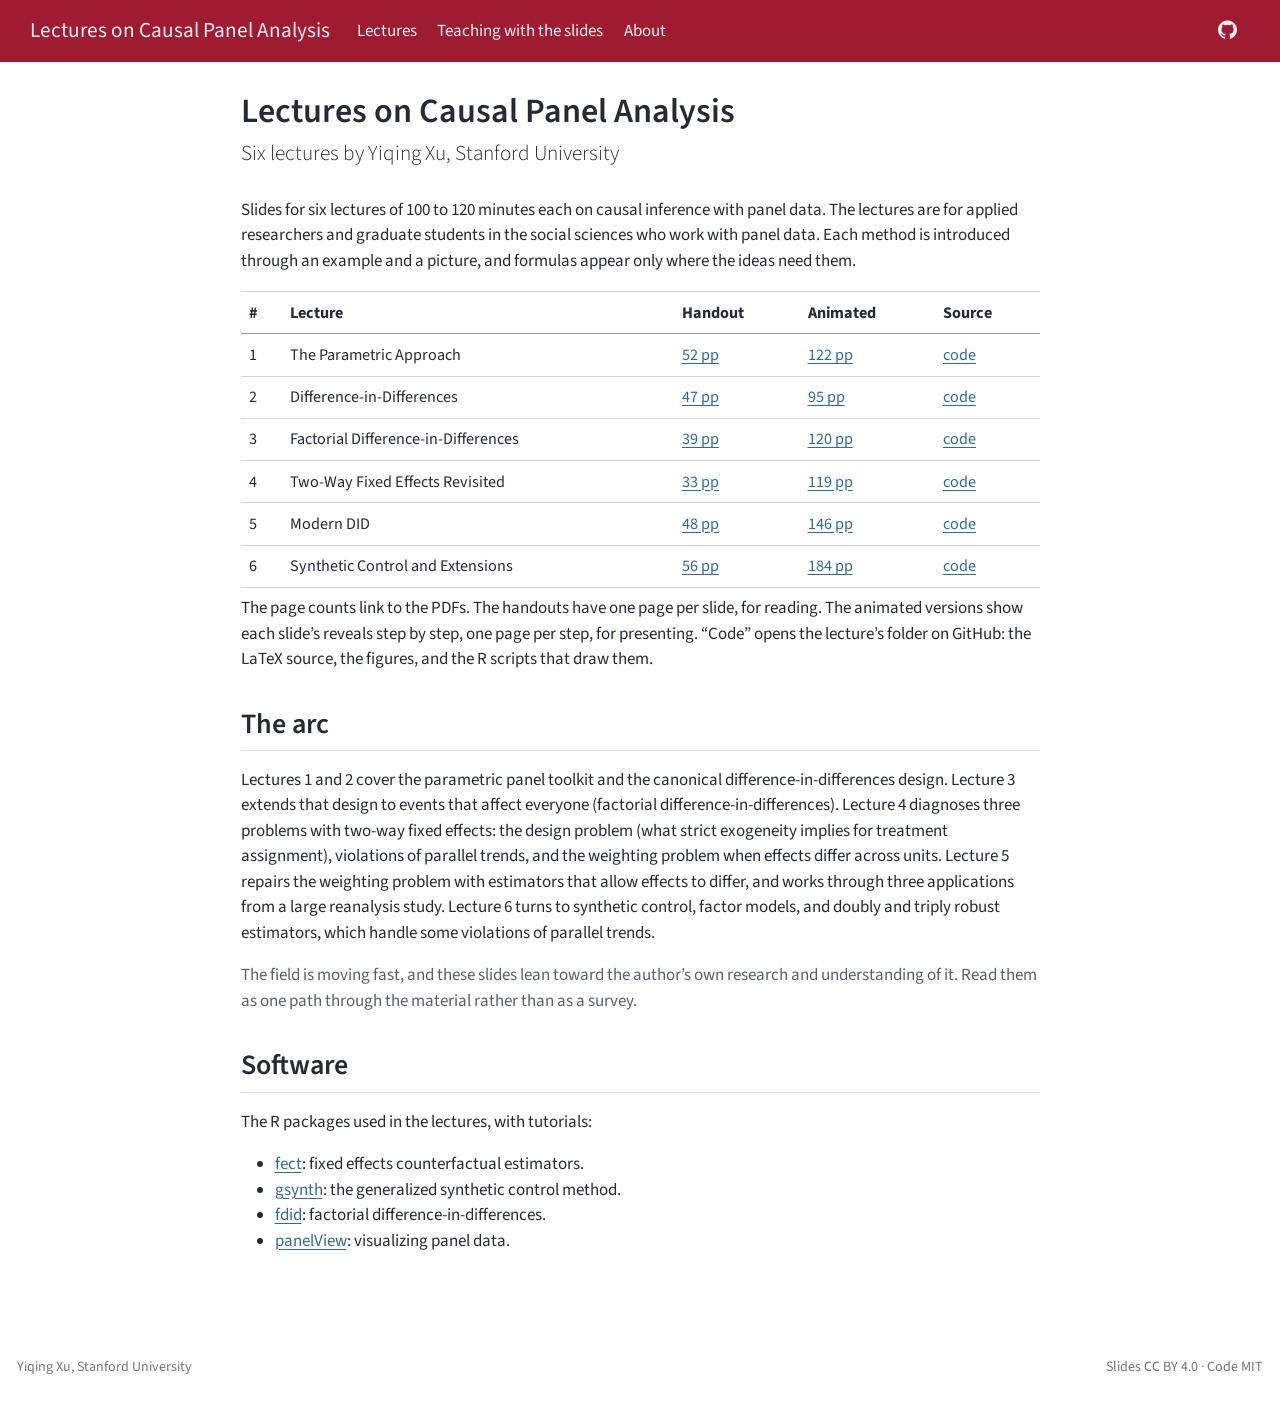
==== docs/index.html @ d16cb45d "Course website: Quarto source in site/, rendered to docs/ for GitHub Pages Three pages: the lectures" ====
<!DOCTYPE html>
<html xmlns="http://www.w3.org/1999/xhtml" lang="en" xml:lang="en"><head>

<meta charset="utf-8">
<meta name="generator" content="quarto-1.9.38">

<meta name="viewport" content="width=device-width, initial-scale=1.0, user-scalable=yes">


<title>Lectures on Causal Panel Analysis</title>
<style>
/* Default styles provided by pandoc.
** See https://pandoc.org/MANUAL.html#variables-for-html for config info.
*/
code{white-space: pre-wrap;}
span.smallcaps{font-variant: small-caps;}
div.columns{display: flex; gap: min(4vw, 1.5em);}
div.column{flex: auto; overflow-x: auto;}
div.hanging-indent{margin-left: 1.5em; text-indent: -1.5em;}
ul.task-list{list-style: none;}
ul.task-list li input[type="checkbox"] {
  width: 0.8em;
  margin: 0 0.8em 0.2em -1em; /* quarto-specific, see https://github.com/quarto-dev/quarto-cli/issues/4556 */ 
  vertical-align: middle;
}
</style>


<script src="site_libs/quarto-nav/quarto-nav.js"></script>
<script src="site_libs/quarto-nav/headroom.min.js"></script>
<script src="site_libs/clipboard/clipboard.min.js"></script>
<script src="site_libs/quarto-search/autocomplete.umd.js"></script>
<script src="site_libs/quarto-search/fuse.min.js"></script>
<script src="site_libs/quarto-search/quarto-search.js"></script>
<meta name="quarto:offset" content="./">
<script src="site_libs/quarto-html/quarto.js" type="module"></script>
<script src="site_libs/quarto-html/tabsets/tabsets.js" type="module"></script>
<script src="site_libs/quarto-html/popper.min.js"></script>
<script src="site_libs/quarto-html/tippy.umd.min.js"></script>
<script src="site_libs/quarto-html/anchor.min.js"></script>
<link href="site_libs/quarto-html/tippy.css" rel="stylesheet">
<link href="site_libs/quarto-html/quarto-syntax-highlighting-15634bcf2e68342d4ad2dfa704d543f6.css" rel="stylesheet" id="quarto-text-highlighting-styles">
<script src="site_libs/bootstrap/bootstrap.min.js"></script>
<link href="site_libs/bootstrap/bootstrap-icons.css" rel="stylesheet">
<link href="site_libs/bootstrap/bootstrap-5dee11129e71d10268bdef5542cfe4d8.min.css" rel="stylesheet" append-hash="true" id="quarto-bootstrap" data-mode="light">
<script id="quarto-search-options" type="application/json">{
  "location": "navbar",
  "copy-button": false,
  "collapse-after": 3,
  "panel-placement": "end",
  "type": "overlay",
  "limit": 50,
  "keyboard-shortcut": [
    "f",
    "/",
    "s"
  ],
  "show-item-context": false,
  "language": {
    "search-no-results-text": "No results",
    "search-matching-documents-text": "matching documents",
    "search-copy-link-title": "Copy link to search",
    "search-hide-matches-text": "Hide additional matches",
    "search-more-match-text": "more match in this document",
    "search-more-matches-text": "more matches in this document",
    "search-clear-button-title": "Clear",
    "search-text-placeholder": "",
    "search-detached-cancel-button-title": "Cancel",
    "search-submit-button-title": "Submit",
    "search-label": "Search"
  }
}</script>


</head>

<body class="nav-fixed fullcontent quarto-light">

<div id="quarto-search-results"></div>
  <header id="quarto-header" class="headroom fixed-top">
    <nav class="navbar navbar-expand-lg " data-bs-theme="dark">
      <div class="navbar-container container-fluid">
      <div class="navbar-brand-container mx-auto">
    <a class="navbar-brand" href="./index.html">
    <span class="navbar-title">Lectures on Causal Panel Analysis</span>
    </a>
  </div>
            <div id="quarto-search" class="" title="Search"></div>
          <button class="navbar-toggler" type="button" data-bs-toggle="collapse" data-bs-target="#navbarCollapse" aria-controls="navbarCollapse" role="menu" aria-expanded="false" aria-label="Toggle navigation" onclick="if (window.quartoToggleHeadroom) { window.quartoToggleHeadroom(); }">
  <span class="navbar-toggler-icon"></span>
</button>
          <div class="collapse navbar-collapse" id="navbarCollapse">
            <ul class="navbar-nav navbar-nav-scroll me-auto">
  <li class="nav-item">
    <a class="nav-link active" href="./index.html" aria-current="page"> 
<span class="menu-text">Lectures</span></a>
  </li>  
  <li class="nav-item">
    <a class="nav-link" href="./teaching.html"> 
<span class="menu-text">Teaching with the slides</span></a>
  </li>  
  <li class="nav-item">
    <a class="nav-link" href="./about.html"> 
<span class="menu-text">About</span></a>
  </li>  
</ul>
            <ul class="navbar-nav navbar-nav-scroll ms-auto">
  <li class="nav-item compact">
    <a class="nav-link" href="https://github.com/xuyiqing/panel-lectures"> <i class="bi bi-github" role="img" aria-label="GitHub repository">
</i> 
<span class="menu-text"></span></a>
  </li>  
</ul>
          </div> <!-- /navcollapse -->
            <div class="quarto-navbar-tools">
</div>
      </div> <!-- /container-fluid -->
    </nav>
</header>
<!-- content -->
<div id="quarto-content" class="quarto-container page-columns page-rows-contents page-layout-article page-navbar">
<!-- sidebar -->
<!-- margin-sidebar -->
    
<!-- main -->
<main class="content" id="quarto-document-content">

<header id="title-block-header" class="quarto-title-block default">
<div class="quarto-title">
<h1 class="title">Lectures on Causal Panel Analysis</h1>
<p class="subtitle lead">Six lectures by Yiqing Xu, Stanford University</p>
</div>



<div class="quarto-title-meta">

    
  
    
  </div>
  


</header>


<p>Slides for six lectures of 100 to 120 minutes each on causal inference with panel data. The lectures are for applied researchers and graduate students in the social sciences who work with panel data. Each method is introduced through an example and a picture, and formulas appear only where the ideas need them.</p>
<table class="caption-top table">
<thead>
<tr class="header">
<th>#</th>
<th>Lecture</th>
<th>Handout</th>
<th>Animated</th>
<th>Source</th>
</tr>
</thead>
<tbody>
<tr class="odd">
<td>1</td>
<td>The Parametric Approach</td>
<td><a href="https://yiqingxu.org/public/panel-lectures/handout/Xu_1parametric_handout.pdf">52 pp</a></td>
<td><a href="https://yiqingxu.org/public/panel-lectures/animated/Xu_1parametric.pdf">122 pp</a></td>
<td><a href="https://github.com/xuyiqing/panel-lectures/tree/main/01-parametric">code</a></td>
</tr>
<tr class="even">
<td>2</td>
<td>Difference-in-Differences</td>
<td><a href="https://yiqingxu.org/public/panel-lectures/handout/Xu_2did_handout.pdf">47 pp</a></td>
<td><a href="https://yiqingxu.org/public/panel-lectures/animated/Xu_2did.pdf">95 pp</a></td>
<td><a href="https://github.com/xuyiqing/panel-lectures/tree/main/02-did">code</a></td>
</tr>
<tr class="odd">
<td>3</td>
<td>Factorial Difference-in-Differences</td>
<td><a href="https://yiqingxu.org/public/panel-lectures/handout/Xu_3fdid_handout.pdf">39 pp</a></td>
<td><a href="https://yiqingxu.org/public/panel-lectures/animated/Xu_3fdid.pdf">120 pp</a></td>
<td><a href="https://github.com/xuyiqing/panel-lectures/tree/main/03-fdid">code</a></td>
</tr>
<tr class="even">
<td>4</td>
<td>Two-Way Fixed Effects Revisited</td>
<td><a href="https://yiqingxu.org/public/panel-lectures/handout/Xu_4twfe_handout.pdf">33 pp</a></td>
<td><a href="https://yiqingxu.org/public/panel-lectures/animated/Xu_4twfe.pdf">119 pp</a></td>
<td><a href="https://github.com/xuyiqing/panel-lectures/tree/main/04-twfe">code</a></td>
</tr>
<tr class="odd">
<td>5</td>
<td>Modern DID</td>
<td><a href="https://yiqingxu.org/public/panel-lectures/handout/Xu_5modern_handout.pdf">48 pp</a></td>
<td><a href="https://yiqingxu.org/public/panel-lectures/animated/Xu_5modern.pdf">146 pp</a></td>
<td><a href="https://github.com/xuyiqing/panel-lectures/tree/main/05-modern">code</a></td>
</tr>
<tr class="even">
<td>6</td>
<td>Synthetic Control and Extensions</td>
<td><a href="https://yiqingxu.org/public/panel-lectures/handout/Xu_6synth_handout.pdf">56 pp</a></td>
<td><a href="https://yiqingxu.org/public/panel-lectures/animated/Xu_6synth.pdf">184 pp</a></td>
<td><a href="https://github.com/xuyiqing/panel-lectures/tree/main/06-synth">code</a></td>
</tr>
</tbody>
</table>
<p>The page counts link to the PDFs. The handouts have one page per slide, for reading. The animated versions show each slide’s reveals step by step, one page per step, for presenting. “Code” opens the lecture’s folder on GitHub: the LaTeX source, the figures, and the R scripts that draw them.</p>
<section id="the-arc" class="level2">
<h2 class="anchored" data-anchor-id="the-arc">The arc</h2>
<p>Lectures 1 and 2 cover the parametric panel toolkit and the canonical difference-in-differences design. Lecture 3 extends that design to events that affect everyone (factorial difference-in-differences). Lecture 4 diagnoses three problems with two-way fixed effects: the design problem (what strict exogeneity implies for treatment assignment), violations of parallel trends, and the weighting problem when effects differ across units. Lecture 5 repairs the weighting problem with estimators that allow effects to differ, and works through three applications from a large reanalysis study. Lecture 6 turns to synthetic control, factor models, and doubly and triply robust estimators, which handle some violations of parallel trends.</p>
<div class="lead-note">
<p>The field is moving fast, and these slides lean toward the author’s own research and understanding of it. Read them as one path through the material rather than as a survey.</p>
</div>
</section>
<section id="software" class="level2">
<h2 class="anchored" data-anchor-id="software">Software</h2>
<p>The R packages used in the lectures, with tutorials:</p>
<ul>
<li><a href="https://yiqingxu.org/packages/fect/">fect</a>: fixed effects counterfactual estimators.</li>
<li><a href="https://yiqingxu.org/packages/gsynth/">gsynth</a>: the generalized synthetic control method.</li>
<li><a href="https://yiqingxu.org/packages/fdid/">fdid</a>: factorial difference-in-differences.</li>
<li><a href="https://yiqingxu.org/packages/panelView/">panelView</a>: visualizing panel data.</li>
</ul>


</section>

</main> <!-- /main -->
<script id="quarto-html-after-body" type="application/javascript">
  window.document.addEventListener("DOMContentLoaded", function (event) {
    const icon = "";
    const anchorJS = new window.AnchorJS();
    anchorJS.options = {
      placement: 'right',
      icon: icon
    };
    anchorJS.add('.anchored');
    const isCodeAnnotation = (el) => {
      for (const clz of el.classList) {
        if (clz.startsWith('code-annotation-')) {                     
          return true;
        }
      }
      return false;
    }
    const onCopySuccess = function(e) {
      // button target
      const button = e.trigger;
      // don't keep focus
      button.blur();
      // flash "checked"
      button.classList.add('code-copy-button-checked');
      var currentTitle = button.getAttribute("title");
      button.setAttribute("title", "Copied!");
      let tooltip;
      if (window.bootstrap) {
        button.setAttribute("data-bs-toggle", "tooltip");
        button.setAttribute("data-bs-placement", "left");
        button.setAttribute("data-bs-title", "Copied!");
        tooltip = new bootstrap.Tooltip(button, 
          { trigger: "manual", 
            customClass: "code-copy-button-tooltip",
            offset: [0, -8]});
        tooltip.show();    
      }
      setTimeout(function() {
        if (tooltip) {
          tooltip.hide();
          button.removeAttribute("data-bs-title");
          button.removeAttribute("data-bs-toggle");
          button.removeAttribute("data-bs-placement");
        }
        button.setAttribute("title", currentTitle);
        button.classList.remove('code-copy-button-checked');
      }, 1000);
      // clear code selection
      e.clearSelection();
    }
    const getTextToCopy = function(trigger) {
      const outerScaffold = trigger.parentElement.cloneNode(true);
      const codeEl = outerScaffold.querySelector('code');
      for (const childEl of codeEl.children) {
        if (isCodeAnnotation(childEl)) {
          childEl.remove();
        }
      }
      return codeEl.innerText;
    }
    const clipboard = new window.ClipboardJS('.code-copy-button:not([data-in-quarto-modal])', {
      text: getTextToCopy
    });
    clipboard.on('success', onCopySuccess);
    if (window.document.getElementById('quarto-embedded-source-code-modal')) {
      const clipboardModal = new window.ClipboardJS('.code-copy-button[data-in-quarto-modal]', {
        text: getTextToCopy,
        container: window.document.getElementById('quarto-embedded-source-code-modal')
      });
      clipboardModal.on('success', onCopySuccess);
    }
      var localhostRegex = new RegExp(/^(?:http|https):\/\/localhost\:?[0-9]*\//);
      var mailtoRegex = new RegExp(/^mailto:/);
        var filterRegex = new RegExp("https:\/\/xuyiqing\.github\.io\/panel-lectures\/");
      var isInternal = (href) => {
          return filterRegex.test(href) || localhostRegex.test(href) || mailtoRegex.test(href);
      }
      // Inspect non-navigation links and adorn them if external
     var links = window.document.querySelectorAll('a[href]:not(.nav-link):not(.navbar-brand):not(.toc-action):not(.sidebar-link):not(.sidebar-item-toggle):not(.pagination-link):not(.no-external):not([aria-hidden]):not(.dropdown-item):not(.quarto-navigation-tool):not(.about-link)');
      for (var i=0; i<links.length; i++) {
        const link = links[i];
        if (!isInternal(link.href)) {
          // undo the damage that might have been done by quarto-nav.js in the case of
          // links that we want to consider external
          if (link.dataset.originalHref !== undefined) {
            link.href = link.dataset.originalHref;
          }
        }
      }
    function tippyHover(el, contentFn, onTriggerFn, onUntriggerFn) {
      const config = {
        allowHTML: true,
        maxWidth: 500,
        delay: 100,
        arrow: false,
        appendTo: function(el) {
            return el.parentElement;
        },
        interactive: true,
        interactiveBorder: 10,
        theme: 'quarto',
        placement: 'bottom-start',
      };
      if (contentFn) {
        config.content = contentFn;
      }
      if (onTriggerFn) {
        config.onTrigger = onTriggerFn;
      }
      if (onUntriggerFn) {
        config.onUntrigger = onUntriggerFn;
      }
      window.tippy(el, config); 
    }
    const noterefs = window.document.querySelectorAll('a[role="doc-noteref"]');
    for (var i=0; i<noterefs.length; i++) {
      const ref = noterefs[i];
      tippyHover(ref, function() {
        // use id or data attribute instead here
        let href = ref.getAttribute('data-footnote-href') || ref.getAttribute('href');
        try { href = new URL(href).hash; } catch {}
        const id = href.replace(/^#\/?/, "");
        const note = window.document.getElementById(id);
        if (note) {
          return note.innerHTML;
        } else {
          return "";
        }
      });
    }
    const xrefs = window.document.querySelectorAll('a.quarto-xref');
    const processXRef = (id, note) => {
      // Strip column container classes
      const stripColumnClz = (el) => {
        el.classList.remove("page-full", "page-columns");
        if (el.children) {
          for (const child of el.children) {
            stripColumnClz(child);
          }
        }
      }
      stripColumnClz(note)
      if (id === null || id.startsWith('sec-')) {
        // Special case sections, only their first couple elements
        const container = document.createElement("div");
        if (note.children && note.children.length > 2) {
          container.appendChild(note.children[0].cloneNode(true));
          for (let i = 1; i < note.children.length; i++) {
            const child = note.children[i];
            if (child.tagName === "P" && child.innerText === "") {
              continue;
            } else {
              container.appendChild(child.cloneNode(true));
              break;
            }
          }
          if (window.Quarto?.typesetMath) {
            window.Quarto.typesetMath(container);
          }
          return container.innerHTML
        } else {
          if (window.Quarto?.typesetMath) {
            window.Quarto.typesetMath(note);
          }
          return note.innerHTML;
        }
      } else {
        // Remove any anchor links if they are present
        const anchorLink = note.querySelector('a.anchorjs-link');
        if (anchorLink) {
          anchorLink.remove();
        }
        if (window.Quarto?.typesetMath) {
          window.Quarto.typesetMath(note);
        }
        if (note.classList.contains("callout")) {
          return note.outerHTML;
        } else {
          return note.innerHTML;
        }
      }
    }
    for (var i=0; i<xrefs.length; i++) {
      const xref = xrefs[i];
      tippyHover(xref, undefined, function(instance) {
        instance.disable();
        let url = xref.getAttribute('href');
        let hash = undefined; 
        if (url.startsWith('#')) {
          hash = url;
        } else {
          try { hash = new URL(url).hash; } catch {}
        }
        if (hash) {
          const id = hash.replace(/^#\/?/, "");
          const note = window.document.getElementById(id);
          if (note !== null) {
            try {
              const html = processXRef(id, note.cloneNode(true));
              instance.setContent(html);
            } finally {
              instance.enable();
              instance.show();
            }
          } else {
            // See if we can fetch this
            fetch(url.split('#')[0])
            .then(res => res.text())
            .then(html => {
              const parser = new DOMParser();
              const htmlDoc = parser.parseFromString(html, "text/html");
              const note = htmlDoc.getElementById(id);
              if (note !== null) {
                const html = processXRef(id, note);
                instance.setContent(html);
              } 
            }).finally(() => {
              instance.enable();
              instance.show();
            });
          }
        } else {
          // See if we can fetch a full url (with no hash to target)
          // This is a special case and we should probably do some content thinning / targeting
          fetch(url)
          .then(res => res.text())
          .then(html => {
            const parser = new DOMParser();
            const htmlDoc = parser.parseFromString(html, "text/html");
            const note = htmlDoc.querySelector('main.content');
            if (note !== null) {
              // This should only happen for chapter cross references
              // (since there is no id in the URL)
              // remove the first header
              if (note.children.length > 0 && note.children[0].tagName === "HEADER") {
                note.children[0].remove();
              }
              const html = processXRef(null, note);
              instance.setContent(html);
            } 
          }).finally(() => {
            instance.enable();
            instance.show();
          });
        }
      }, function(instance) {
      });
    }
        let selectedAnnoteEl;
        const selectorForAnnotation = ( cell, annotation) => {
          let cellAttr = 'data-code-cell="' + cell + '"';
          let lineAttr = 'data-code-annotation="' +  annotation + '"';
          const selector = 'span[' + cellAttr + '][' + lineAttr + ']';
          return selector;
        }
        const selectCodeLines = (annoteEl) => {
          const doc = window.document;
          const targetCell = annoteEl.getAttribute("data-target-cell");
          const targetAnnotation = annoteEl.getAttribute("data-target-annotation");
          const annoteSpan = window.document.querySelector(selectorForAnnotation(targetCell, targetAnnotation));
          const lines = annoteSpan.getAttribute("data-code-lines").split(",");
          const lineIds = lines.map((line) => {
            return targetCell + "-" + line;
          })
          let top = null;
          let height = null;
          let parent = null;
          if (lineIds.length > 0) {
              //compute the position of the single el (top and bottom and make a div)
              const el = window.document.getElementById(lineIds[0]);
              top = el.offsetTop;
              height = el.offsetHeight;
              parent = el.parentElement.parentElement;
            if (lineIds.length > 1) {
              const lastEl = window.document.getElementById(lineIds[lineIds.length - 1]);
              const bottom = lastEl.offsetTop + lastEl.offsetHeight;
              height = bottom - top;
            }
            if (top !== null && height !== null && parent !== null) {
              // cook up a div (if necessary) and position it 
              let div = window.document.getElementById("code-annotation-line-highlight");
              if (div === null) {
                div = window.document.createElement("div");
                div.setAttribute("id", "code-annotation-line-highlight");
                div.style.position = 'absolute';
                parent.appendChild(div);
              }
              div.style.top = top - 2 + "px";
              div.style.height = height + 4 + "px";
              div.style.left = 0;
              let gutterDiv = window.document.getElementById("code-annotation-line-highlight-gutter");
              if (gutterDiv === null) {
                gutterDiv = window.document.createElement("div");
                gutterDiv.setAttribute("id", "code-annotation-line-highlight-gutter");
                gutterDiv.style.position = 'absolute';
                const codeCell = window.document.getElementById(targetCell);
                const gutter = codeCell.querySelector('.code-annotation-gutter');
                gutter.appendChild(gutterDiv);
              }
              gutterDiv.style.top = top - 2 + "px";
              gutterDiv.style.height = height + 4 + "px";
            }
            selectedAnnoteEl = annoteEl;
          }
        };
        const unselectCodeLines = () => {
          const elementsIds = ["code-annotation-line-highlight", "code-annotation-line-highlight-gutter"];
          elementsIds.forEach((elId) => {
            const div = window.document.getElementById(elId);
            if (div) {
              div.remove();
            }
          });
          selectedAnnoteEl = undefined;
        };
          // Handle positioning of the toggle
      window.addEventListener(
        "resize",
        throttle(() => {
          elRect = undefined;
          if (selectedAnnoteEl) {
            selectCodeLines(selectedAnnoteEl);
          }
        }, 10)
      );
      function throttle(fn, ms) {
      let throttle = false;
      let timer;
        return (...args) => {
          if(!throttle) { // first call gets through
              fn.apply(this, args);
              throttle = true;
          } else { // all the others get throttled
              if(timer) clearTimeout(timer); // cancel #2
              timer = setTimeout(() => {
                fn.apply(this, args);
                timer = throttle = false;
              }, ms);
          }
        };
      }
        // Attach click handler to the DT
        const annoteDls = window.document.querySelectorAll('dt[data-target-cell]');
        for (const annoteDlNode of annoteDls) {
          annoteDlNode.addEventListener('click', (event) => {
            const clickedEl = event.target;
            if (clickedEl !== selectedAnnoteEl) {
              unselectCodeLines();
              const activeEl = window.document.querySelector('dt[data-target-cell].code-annotation-active');
              if (activeEl) {
                activeEl.classList.remove('code-annotation-active');
              }
              selectCodeLines(clickedEl);
              clickedEl.classList.add('code-annotation-active');
            } else {
              // Unselect the line
              unselectCodeLines();
              clickedEl.classList.remove('code-annotation-active');
            }
          });
        }
    const findCites = (el) => {
      const parentEl = el.parentElement;
      if (parentEl) {
        const cites = parentEl.dataset.cites;
        if (cites) {
          return {
            el,
            cites: cites.split(' ')
          };
        } else {
          return findCites(el.parentElement)
        }
      } else {
        return undefined;
      }
    };
    var bibliorefs = window.document.querySelectorAll('a[role="doc-biblioref"]');
    for (var i=0; i<bibliorefs.length; i++) {
      const ref = bibliorefs[i];
      const citeInfo = findCites(ref);
      if (citeInfo) {
        tippyHover(citeInfo.el, function() {
          var popup = window.document.createElement('div');
          citeInfo.cites.forEach(function(cite) {
            var citeDiv = window.document.createElement('div');
            citeDiv.classList.add('hanging-indent');
            citeDiv.classList.add('csl-entry');
            var biblioDiv = window.document.getElementById('ref-' + cite);
            if (biblioDiv) {
              citeDiv.innerHTML = biblioDiv.innerHTML;
            }
            popup.appendChild(citeDiv);
          });
          return popup.innerHTML;
        });
      }
    }
  });
  </script>
</div> <!-- /content -->
<footer class="footer">
  <div class="nav-footer">
    <div class="nav-footer-left">
<p>Yiqing Xu, Stanford University</p>
</div>   
    <div class="nav-footer-center">
      &nbsp;
    </div>
    <div class="nav-footer-right">
<p>Slides CC BY 4.0 · Code MIT</p>
</div>
  </div>
</footer>




</body></html>
---- docs/site_libs/quarto-html/tippy.css ----
.tippy-box[data-animation=fade][data-state=hidden]{opacity:0}[data-tippy-root]{max-width:calc(100vw - 10px)}.tippy-box{position:relative;background-color:#333;color:#fff;border-radius:4px;font-size:14px;line-height:1.4;white-space:normal;outline:0;transition-property:transform,visibility,opacity}.tippy-box[data-placement^=top]>.tippy-arrow{bottom:0}.tippy-box[data-placement^=top]>.tippy-arrow:before{bottom:-7px;left:0;border-width:8px 8px 0;border-top-color:initial;transform-origin:center top}.tippy-box[data-placement^=bottom]>.tippy-arrow{top:0}.tippy-box[data-placement^=bottom]>.tippy-arrow:before{top:-7px;left:0;border-width:0 8px 8px;border-bottom-color:initial;transform-origin:center bottom}.tippy-box[data-placement^=left]>.tippy-arrow{right:0}.tippy-box[data-placement^=left]>.tippy-arrow:before{border-width:8px 0 8px 8px;border-left-color:initial;right:-7px;transform-origin:center left}.tippy-box[data-placement^=right]>.tippy-arrow{left:0}.tippy-box[data-placement^=right]>.tippy-arrow:before{left:-7px;border-width:8px 8px 8px 0;border-right-color:initial;transform-origin:center right}.tippy-box[data-inertia][data-state=visible]{transition-timing-function:cubic-bezier(.54,1.5,.38,1.11)}.tippy-arrow{width:16px;height:16px;color:#333}.tippy-arrow:before{content:"";position:absolute;border-color:transparent;border-style:solid}.tippy-content{position:relative;padding:5px 9px;z-index:1}
---- docs/site_libs/quarto-html/quarto-syntax-highlighting-15634bcf2e68342d4ad2dfa704d543f6.css ----
/* quarto syntax highlight colors */
:root {
  --quarto-hl-ot-color: #003B4F;
  --quarto-hl-at-color: #657422;
  --quarto-hl-ss-color: #20794D;
  --quarto-hl-an-color: #5E5E5E;
  --quarto-hl-fu-color: #4758AB;
  --quarto-hl-st-color: #20794D;
  --quarto-hl-cf-color: #003B4F;
  --quarto-hl-op-color: #5E5E5E;
  --quarto-hl-er-color: #AD0000;
  --quarto-hl-bn-color: #AD0000;
  --quarto-hl-al-color: #AD0000;
  --quarto-hl-va-color: #111111;
  --quarto-hl-bu-color: inherit;
  --quarto-hl-ex-color: inherit;
  --quarto-hl-pp-color: #AD0000;
  --quarto-hl-in-color: #5E5E5E;
  --quarto-hl-vs-color: #20794D;
  --quarto-hl-wa-color: #5E5E5E;
  --quarto-hl-do-color: #5E5E5E;
  --quarto-hl-im-color: #00769E;
  --quarto-hl-ch-color: #20794D;
  --quarto-hl-dt-color: #AD0000;
  --quarto-hl-fl-color: #AD0000;
  --quarto-hl-co-color: #5E5E5E;
  --quarto-hl-cv-color: #5E5E5E;
  --quarto-hl-cn-color: #8f5902;
  --quarto-hl-sc-color: #5E5E5E;
  --quarto-hl-dv-color: #AD0000;
  --quarto-hl-kw-color: #003B4F;
}

/* other quarto variables */
:root {
  --quarto-font-monospace: SFMono-Regular, Menlo, Monaco, Consolas, "Liberation Mono", "Courier New", monospace;
}

/* syntax highlight based on Pandoc's rules */
pre > code.sourceCode > span {
  color: #003B4F;
}

code.sourceCode > span {
  color: #003B4F;
}

div.sourceCode,
div.sourceCode pre.sourceCode {
  color: #003B4F;
}

/* Normal */
code span {
  color: #003B4F;
}

/* Alert */
code span.al {
  color: #AD0000;
  font-style: inherit;
}

/* Annotation */
code span.an {
  color: #5E5E5E;
  font-style: inherit;
}

/* Attribute */
code span.at {
  color: #657422;
  font-style: inherit;
}

/* BaseN */
code span.bn {
  color: #AD0000;
  font-style: inherit;
}

/* BuiltIn */
code span.bu {
  font-style: inherit;
}

/* ControlFlow */
code span.cf {
  color: #003B4F;
  font-weight: bold;
  font-style: inherit;
}

/* Char */
code span.ch {
  color: #20794D;
  font-style: inherit;
}

/* Constant */
code span.cn {
  color: #8f5902;
  font-style: inherit;
}

/* Comment */
code span.co {
  color: #5E5E5E;
  font-style: inherit;
}

/* CommentVar */
code span.cv {
  color: #5E5E5E;
  font-style: italic;
}

/* Documentation */
code span.do {
  color: #5E5E5E;
  font-style: italic;
}

/* DataType */
code span.dt {
  color: #AD0000;
  font-style: inherit;
}

/* DecVal */
code span.dv {
  color: #AD0000;
  font-style: inherit;
}

/* Error */
code span.er {
  color: #AD0000;
  font-style: inherit;
}

/* Extension */
code span.ex {
  font-style: inherit;
}

/* Float */
code span.fl {
  color: #AD0000;
  font-style: inherit;
}

/* Function */
code span.fu {
  color: #4758AB;
  font-style: inherit;
}

/* Import */
code span.im {
  color: #00769E;
  font-style: inherit;
}

/* Information */
code span.in {
  color: #5E5E5E;
  font-style: inherit;
}

/* Keyword */
code span.kw {
  color: #003B4F;
  font-weight: bold;
  font-style: inherit;
}

/* Operator */
code span.op {
  color: #5E5E5E;
  font-style: inherit;
}

/* Other */
code span.ot {
  color: #003B4F;
  font-style: inherit;
}

/* Preprocessor */
code span.pp {
  color: #AD0000;
  font-style: inherit;
}

/* SpecialChar */
code span.sc {
  color: #5E5E5E;
  font-style: inherit;
}

/* SpecialString */
code span.ss {
  color: #20794D;
  font-style: inherit;
}

/* String */
code span.st {
  color: #20794D;
  font-style: inherit;
}

/* Variable */
code span.va {
  color: #111111;
  font-style: inherit;
}

/* VerbatimString */
code span.vs {
  color: #20794D;
  font-style: inherit;
}

/* Warning */
code span.wa {
  color: #5E5E5E;
  font-style: italic;
}

.prevent-inlining {
  content: "</";
}

/*# sourceMappingURL=f23921c56f73e400b49028c9186a1aa0.css.map */
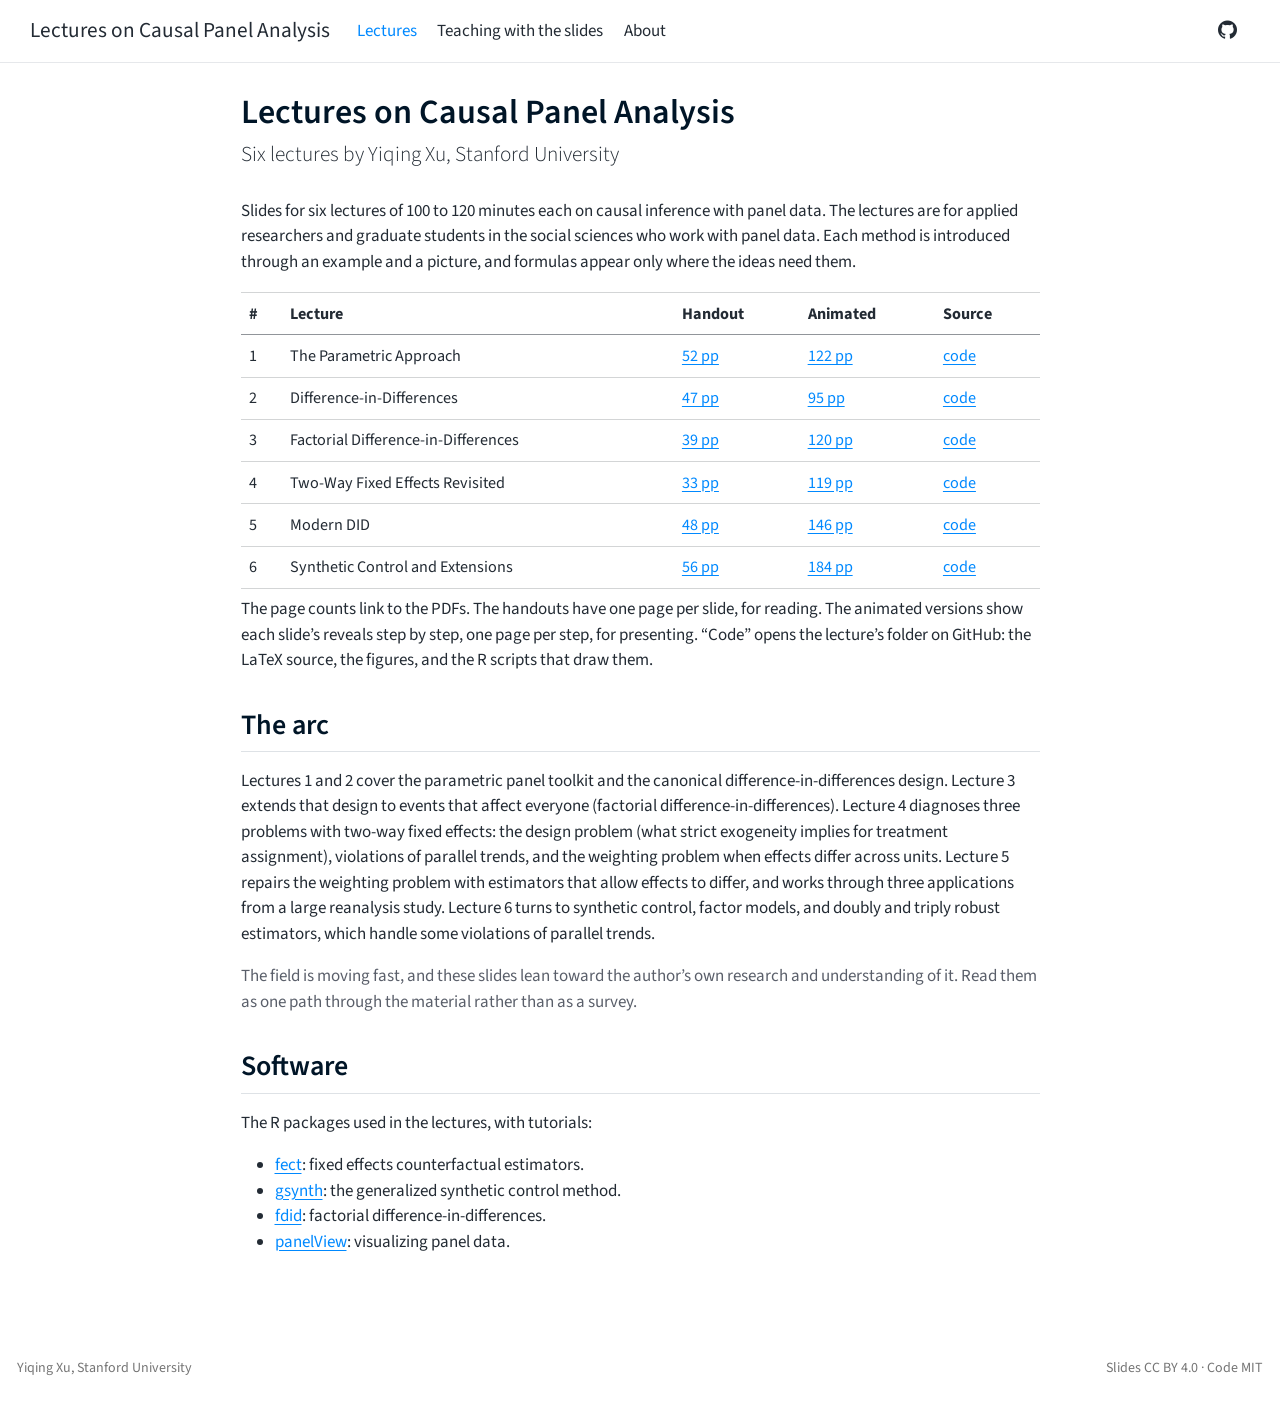
==== commit d3508eff: "Site colors from yiqingxu.org: sky blue #0089ff, white top bar Co-Authored-By: Claude Opus 5.5 <nore" ====
--- a/docs/index.html
+++ b/docs/index.html
@@ -42,7 +42,7 @@
 <link href="site_libs/quarto-html/quarto-syntax-highlighting-15634bcf2e68342d4ad2dfa704d543f6.css" rel="stylesheet" id="quarto-text-highlighting-styles">
 <script src="site_libs/bootstrap/bootstrap.min.js"></script>
 <link href="site_libs/bootstrap/bootstrap-icons.css" rel="stylesheet">
-<link href="site_libs/bootstrap/bootstrap-5dee11129e71d10268bdef5542cfe4d8.min.css" rel="stylesheet" append-hash="true" id="quarto-bootstrap" data-mode="light">
+<link href="site_libs/bootstrap/bootstrap-56911a032afc4ed372c439ffa07e8667.min.css" rel="stylesheet" append-hash="true" id="quarto-bootstrap" data-mode="light">
 <script id="quarto-search-options" type="application/json">{
   "location": "navbar",
   "copy-button": false,
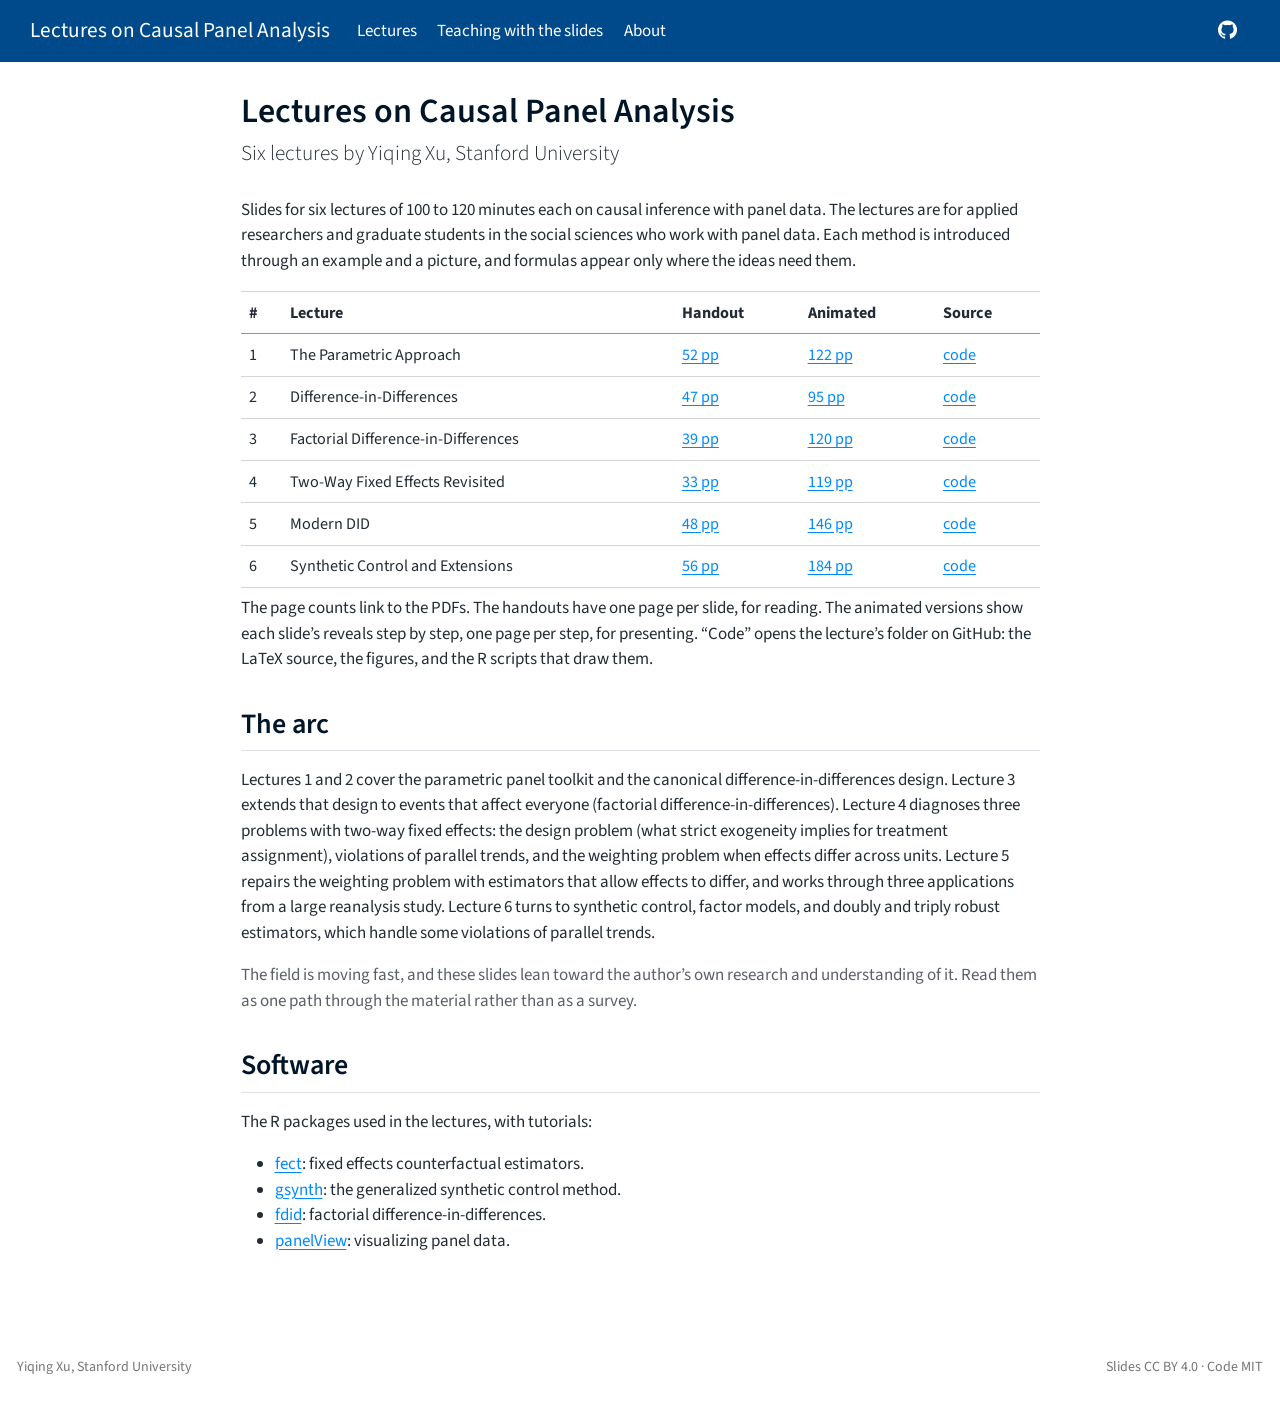
==== commit 1d627bc2: "Top bar in a darker shade of the sky blue (#004a8c) Co-Authored-By: Claude Opus 5.5 <noreply@anthrop" ====
--- a/docs/index.html
+++ b/docs/index.html
@@ -42,7 +42,7 @@
 <link href="site_libs/quarto-html/quarto-syntax-highlighting-15634bcf2e68342d4ad2dfa704d543f6.css" rel="stylesheet" id="quarto-text-highlighting-styles">
 <script src="site_libs/bootstrap/bootstrap.min.js"></script>
 <link href="site_libs/bootstrap/bootstrap-icons.css" rel="stylesheet">
-<link href="site_libs/bootstrap/bootstrap-56911a032afc4ed372c439ffa07e8667.min.css" rel="stylesheet" append-hash="true" id="quarto-bootstrap" data-mode="light">
+<link href="site_libs/bootstrap/bootstrap-3761f2aacea04321dc033108541beb8f.min.css" rel="stylesheet" append-hash="true" id="quarto-bootstrap" data-mode="light">
 <script id="quarto-search-options" type="application/json">{
   "location": "navbar",
   "copy-button": false,
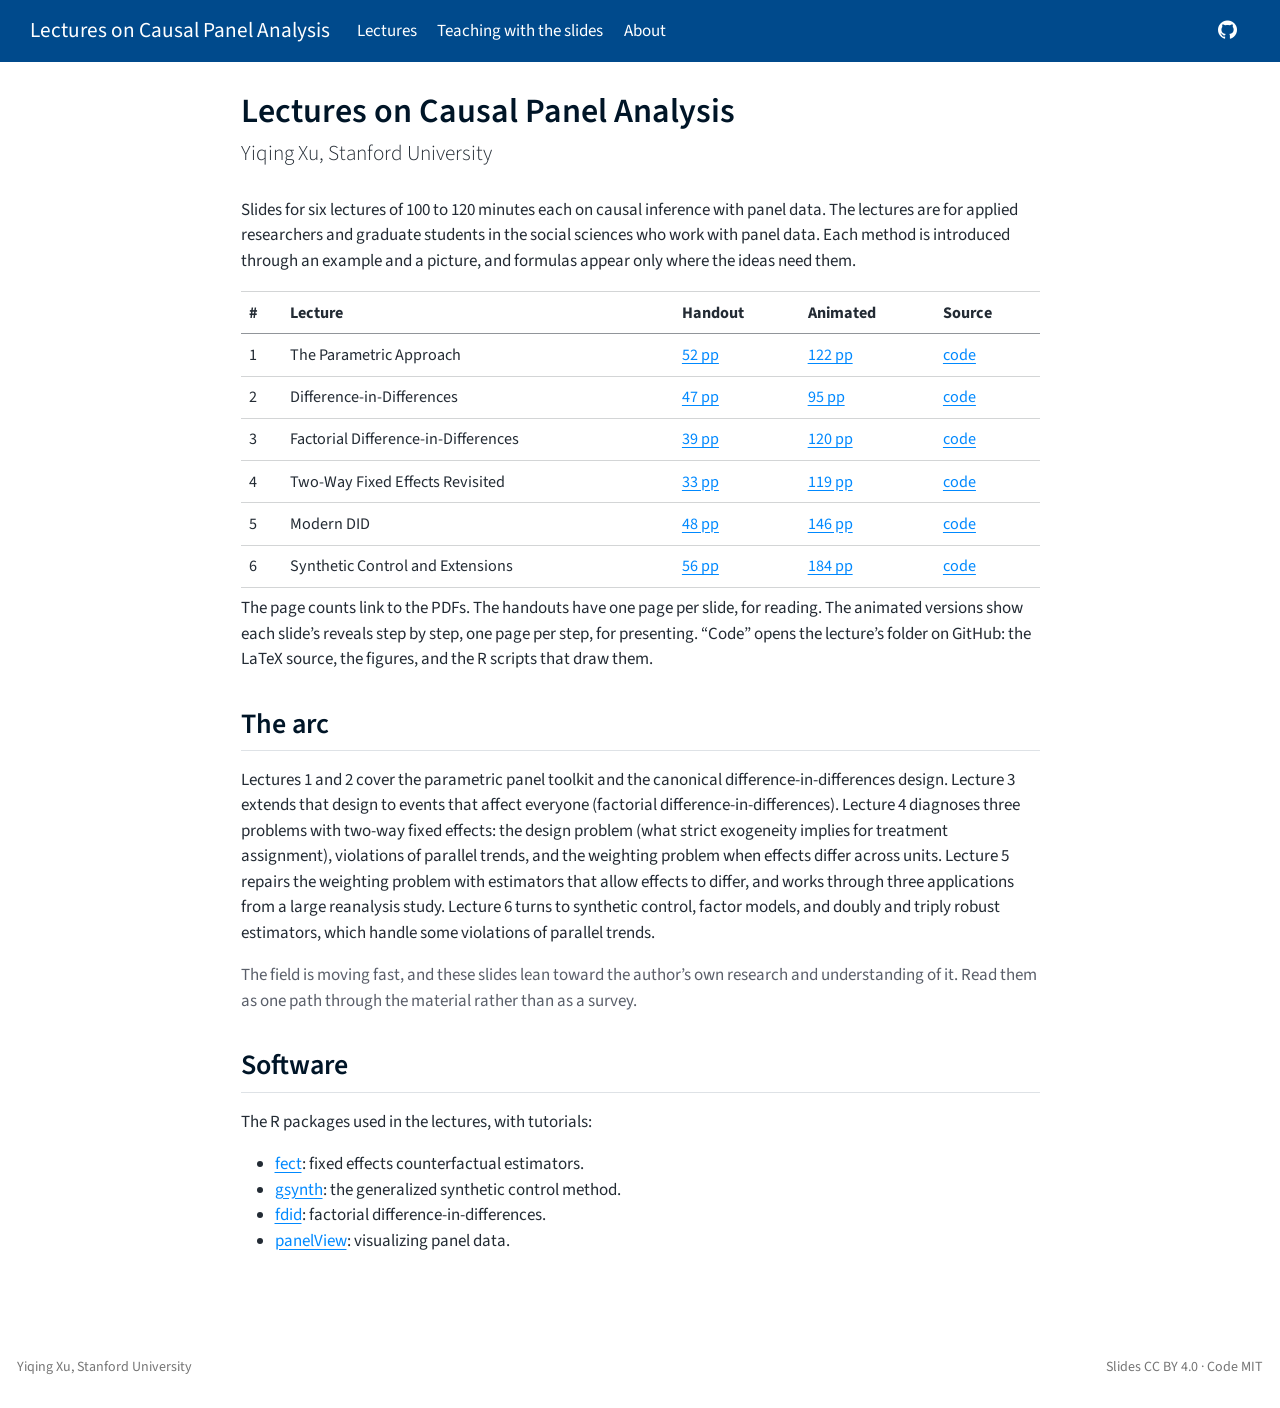
==== commit 02ba9f65: "Site subtitle: Yiqing Xu, Stanford University Co-Authored-By: Claude Opus 5.5 <noreply@anthropic.com" ====
--- a/docs/index.html
+++ b/docs/index.html
@@ -128,7 +128,7 @@
 <header id="title-block-header" class="quarto-title-block default">
 <div class="quarto-title">
 <h1 class="title">Lectures on Causal Panel Analysis</h1>
-<p class="subtitle lead">Six lectures by Yiqing Xu, Stanford University</p>
+<p class="subtitle lead">Yiqing Xu, Stanford University</p>
 </div>
 
 
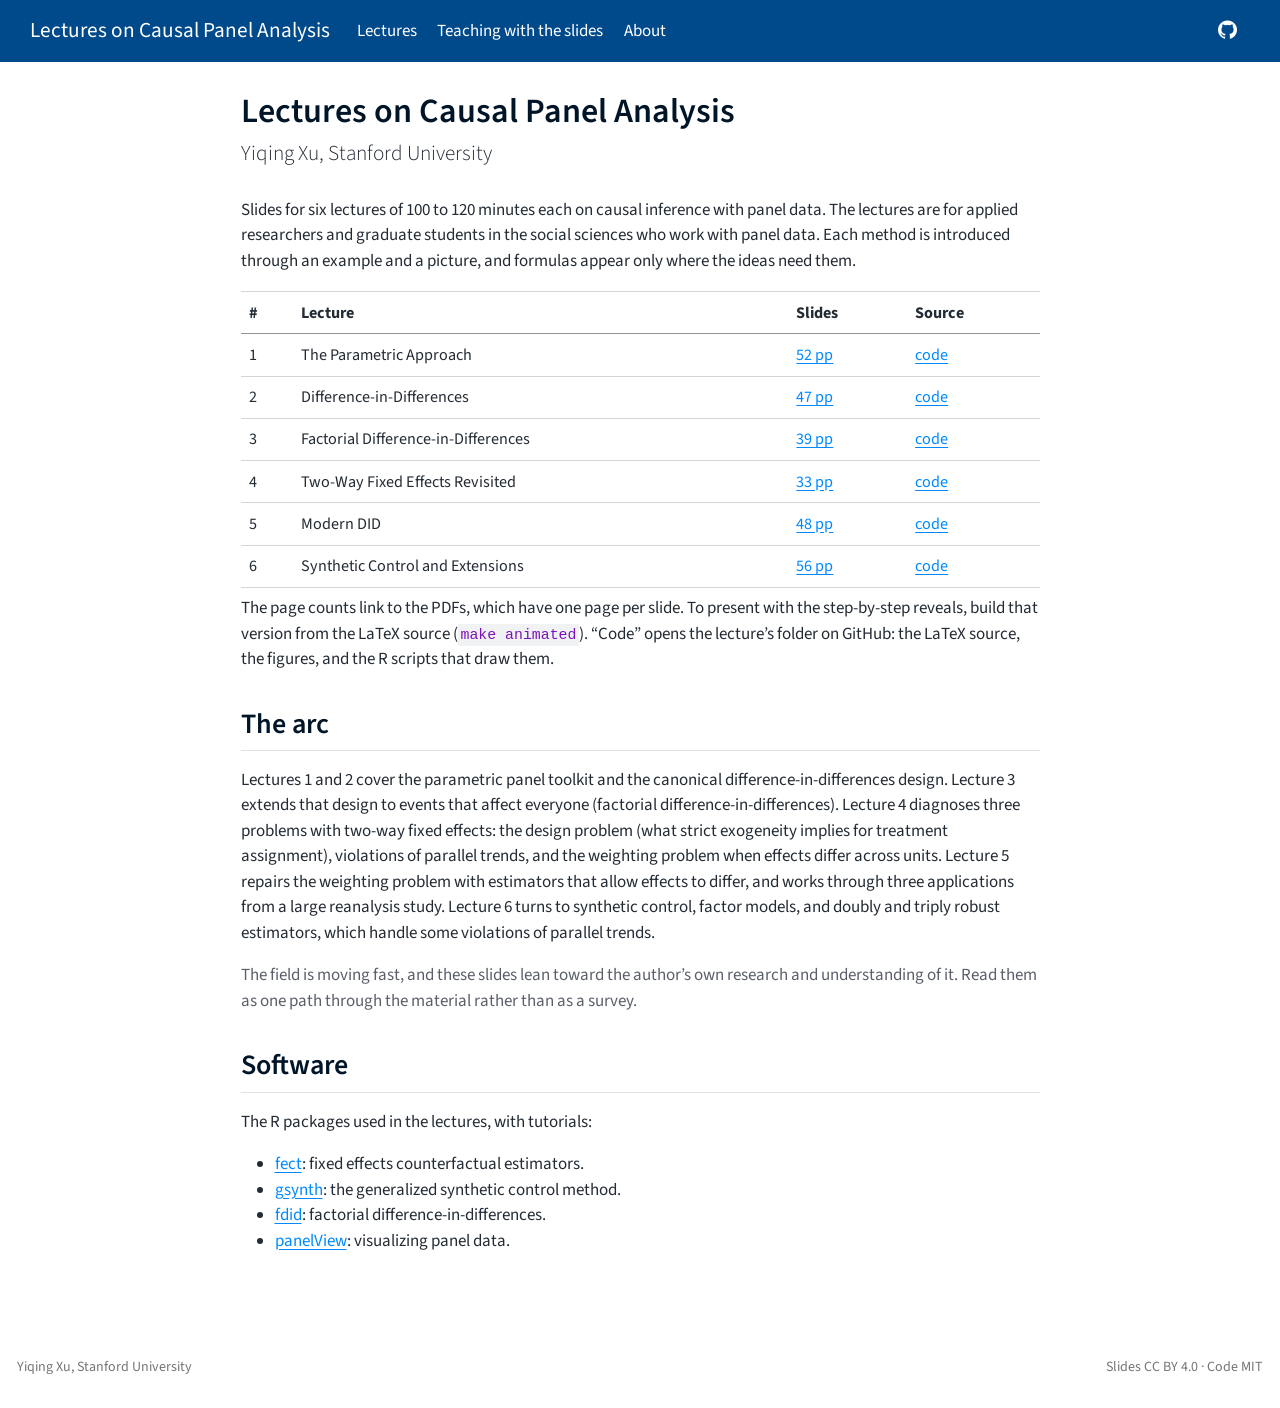
==== commit 160f849c: "Slides linked as handouts only; the animated version is built from source (make animated) Co-Authore" ====
--- a/docs/index.html
+++ b/docs/index.html
@@ -151,8 +151,7 @@
 <tr class="header">
 <th>#</th>
 <th>Lecture</th>
-<th>Handout</th>
-<th>Animated</th>
+<th>Slides</th>
 <th>Source</th>
 </tr>
 </thead>
@@ -161,47 +160,41 @@
 <td>1</td>
 <td>The Parametric Approach</td>
 <td><a href="https://yiqingxu.org/public/panel-lectures/handout/Xu_1parametric_handout.pdf">52 pp</a></td>
-<td><a href="https://yiqingxu.org/public/panel-lectures/animated/Xu_1parametric.pdf">122 pp</a></td>
 <td><a href="https://github.com/xuyiqing/panel-lectures/tree/main/01-parametric">code</a></td>
 </tr>
 <tr class="even">
 <td>2</td>
 <td>Difference-in-Differences</td>
 <td><a href="https://yiqingxu.org/public/panel-lectures/handout/Xu_2did_handout.pdf">47 pp</a></td>
-<td><a href="https://yiqingxu.org/public/panel-lectures/animated/Xu_2did.pdf">95 pp</a></td>
 <td><a href="https://github.com/xuyiqing/panel-lectures/tree/main/02-did">code</a></td>
 </tr>
 <tr class="odd">
 <td>3</td>
 <td>Factorial Difference-in-Differences</td>
 <td><a href="https://yiqingxu.org/public/panel-lectures/handout/Xu_3fdid_handout.pdf">39 pp</a></td>
-<td><a href="https://yiqingxu.org/public/panel-lectures/animated/Xu_3fdid.pdf">120 pp</a></td>
 <td><a href="https://github.com/xuyiqing/panel-lectures/tree/main/03-fdid">code</a></td>
 </tr>
 <tr class="even">
 <td>4</td>
 <td>Two-Way Fixed Effects Revisited</td>
 <td><a href="https://yiqingxu.org/public/panel-lectures/handout/Xu_4twfe_handout.pdf">33 pp</a></td>
-<td><a href="https://yiqingxu.org/public/panel-lectures/animated/Xu_4twfe.pdf">119 pp</a></td>
 <td><a href="https://github.com/xuyiqing/panel-lectures/tree/main/04-twfe">code</a></td>
 </tr>
 <tr class="odd">
 <td>5</td>
 <td>Modern DID</td>
 <td><a href="https://yiqingxu.org/public/panel-lectures/handout/Xu_5modern_handout.pdf">48 pp</a></td>
-<td><a href="https://yiqingxu.org/public/panel-lectures/animated/Xu_5modern.pdf">146 pp</a></td>
 <td><a href="https://github.com/xuyiqing/panel-lectures/tree/main/05-modern">code</a></td>
 </tr>
 <tr class="even">
 <td>6</td>
 <td>Synthetic Control and Extensions</td>
 <td><a href="https://yiqingxu.org/public/panel-lectures/handout/Xu_6synth_handout.pdf">56 pp</a></td>
-<td><a href="https://yiqingxu.org/public/panel-lectures/animated/Xu_6synth.pdf">184 pp</a></td>
 <td><a href="https://github.com/xuyiqing/panel-lectures/tree/main/06-synth">code</a></td>
 </tr>
 </tbody>
 </table>
-<p>The page counts link to the PDFs. The handouts have one page per slide, for reading. The animated versions show each slide’s reveals step by step, one page per step, for presenting. “Code” opens the lecture’s folder on GitHub: the LaTeX source, the figures, and the R scripts that draw them.</p>
+<p>The page counts link to the PDFs, which have one page per slide. To present with the step-by-step reveals, build that version from the LaTeX source (<code>make animated</code>). “Code” opens the lecture’s folder on GitHub: the LaTeX source, the figures, and the R scripts that draw them.</p>
 <section id="the-arc" class="level2">
 <h2 class="anchored" data-anchor-id="the-arc">The arc</h2>
 <p>Lectures 1 and 2 cover the parametric panel toolkit and the canonical difference-in-differences design. Lecture 3 extends that design to events that affect everyone (factorial difference-in-differences). Lecture 4 diagnoses three problems with two-way fixed effects: the design problem (what strict exogeneity implies for treatment assignment), violations of parallel trends, and the weighting problem when effects differ across units. Lecture 5 repairs the weighting problem with estimators that allow effects to differ, and works through three applications from a large reanalysis study. Lecture 6 turns to synthetic control, factor models, and doubly and triply robust estimators, which handle some violations of parallel trends.</p>
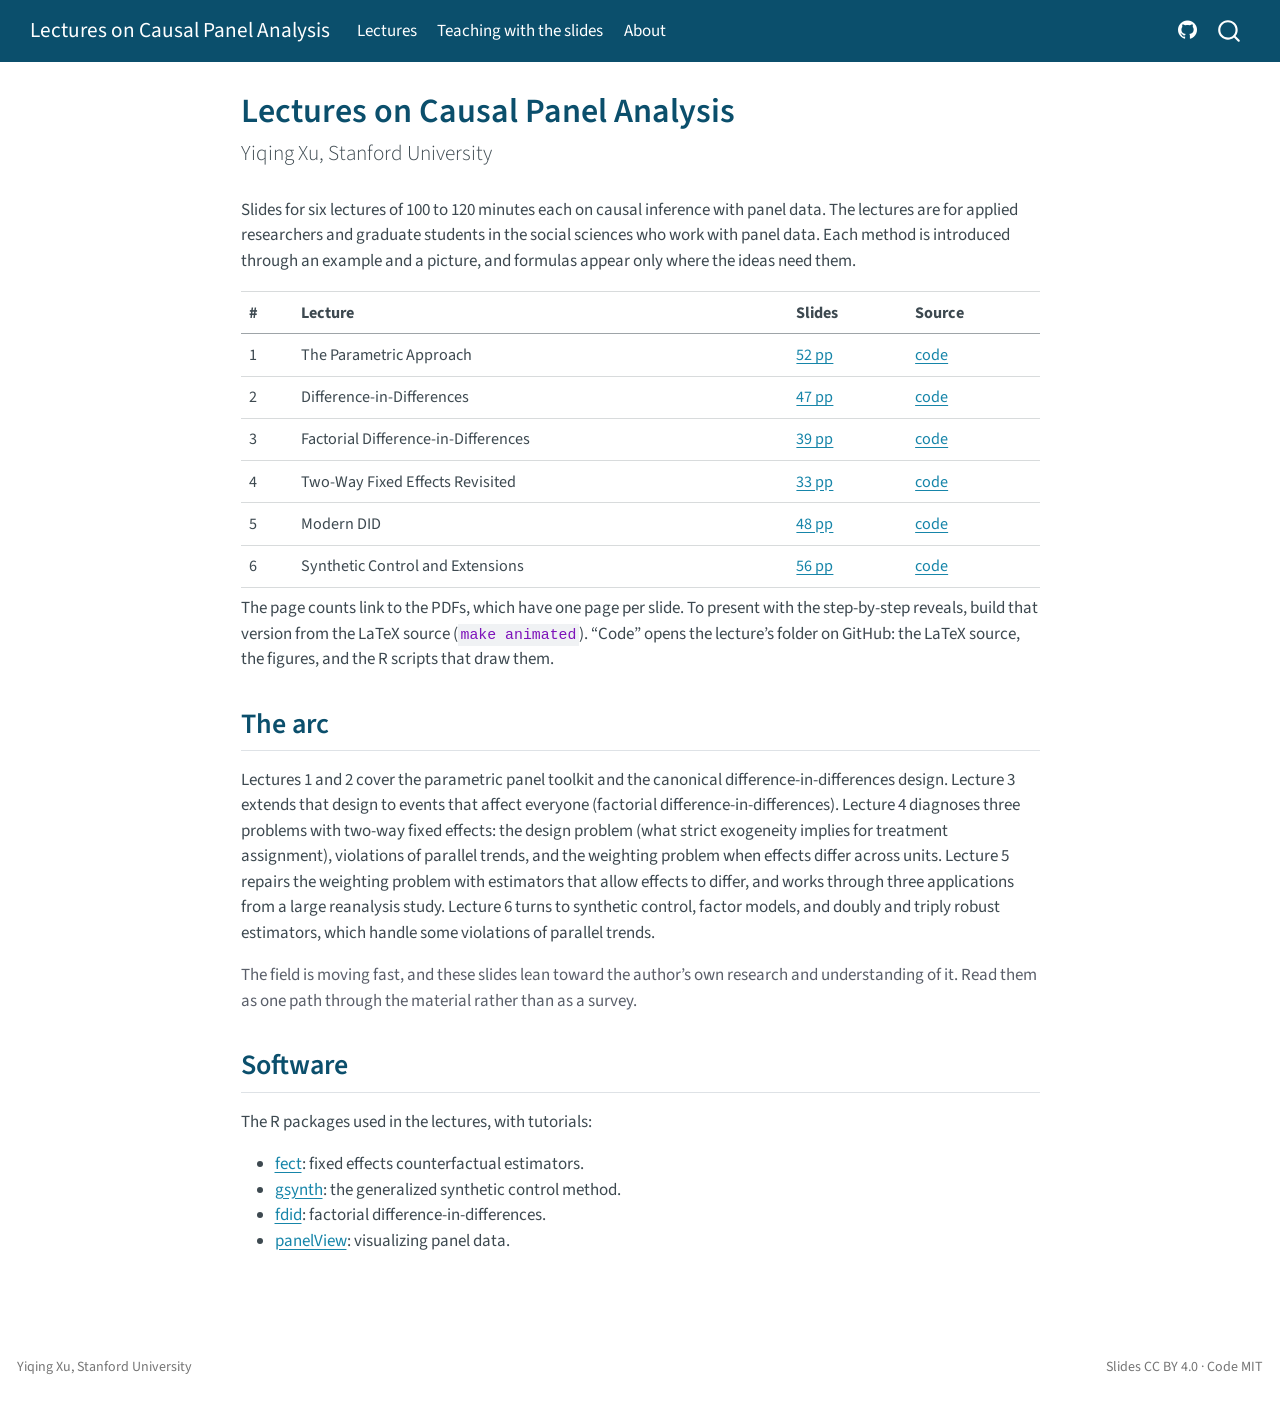
==== commit 28b66409: "Site colors: stone blue, matching the redesigned yiqingxu.org Links and accents #1685a9; headings an" ====
--- a/docs/index.html
+++ b/docs/index.html
@@ -2,16 +2,13 @@
 <html xmlns="http://www.w3.org/1999/xhtml" lang="en" xml:lang="en"><head>
 
 <meta charset="utf-8">
-<meta name="generator" content="quarto-1.9.38">
+<meta name="generator" content="quarto-1.8.27">
 
 <meta name="viewport" content="width=device-width, initial-scale=1.0, user-scalable=yes">
 
 
 <title>Lectures on Causal Panel Analysis</title>
 <style>
-/* Default styles provided by pandoc.
-** See https://pandoc.org/MANUAL.html#variables-for-html for config info.
-*/
 code{white-space: pre-wrap;}
 span.smallcaps{font-variant: small-caps;}
 div.columns{display: flex; gap: min(4vw, 1.5em);}
@@ -35,14 +32,15 @@
 <meta name="quarto:offset" content="./">
 <script src="site_libs/quarto-html/quarto.js" type="module"></script>
 <script src="site_libs/quarto-html/tabsets/tabsets.js" type="module"></script>
+<script src="site_libs/quarto-html/axe/axe-check.js" type="module"></script>
 <script src="site_libs/quarto-html/popper.min.js"></script>
 <script src="site_libs/quarto-html/tippy.umd.min.js"></script>
 <script src="site_libs/quarto-html/anchor.min.js"></script>
 <link href="site_libs/quarto-html/tippy.css" rel="stylesheet">
-<link href="site_libs/quarto-html/quarto-syntax-highlighting-15634bcf2e68342d4ad2dfa704d543f6.css" rel="stylesheet" id="quarto-text-highlighting-styles">
+<link href="site_libs/quarto-html/quarto-syntax-highlighting-ed96de9b727972fe78a7b5d16c58bf87.css" rel="stylesheet" id="quarto-text-highlighting-styles">
 <script src="site_libs/bootstrap/bootstrap.min.js"></script>
 <link href="site_libs/bootstrap/bootstrap-icons.css" rel="stylesheet">
-<link href="site_libs/bootstrap/bootstrap-3761f2aacea04321dc033108541beb8f.min.css" rel="stylesheet" append-hash="true" id="quarto-bootstrap" data-mode="light">
+<link href="site_libs/bootstrap/bootstrap-78ea533cc05f068583184521e88d4145.min.css" rel="stylesheet" append-hash="true" id="quarto-bootstrap" data-mode="light">
 <script id="quarto-search-options" type="application/json">{
   "location": "navbar",
   "copy-button": false,
@@ -216,6 +214,18 @@
 </section>
 
 </main> <!-- /main -->
+<script>
+// Every link in the page body opens in a new tab (Yiqing, 2026-10-17), and so do the navbar's
+// links to other sites (YouTube, GitHub); the navbar's own pages open in the same tab.
+function newTab(a) { a.target = '_blank'; a.rel = 'noopener'; }
+document.querySelectorAll('main a[href]').forEach(function (a) {
+  var h = a.getAttribute('href');
+  if (h && h.charAt(0) !== '#') newTab(a);
+});
+document.querySelectorAll('.navbar a[href]').forEach(function (a) {
+  if (a.host && a.host !== location.host) newTab(a);
+});
+</script>
 <script id="quarto-html-after-body" type="application/javascript">
   window.document.addEventListener("DOMContentLoaded", function (event) {
     const icon = "";
--- a/docs/site_libs/quarto-html/quarto-syntax-highlighting-ed96de9b727972fe78a7b5d16c58bf87.css
+++ b/docs/site_libs/quarto-html/quarto-syntax-highlighting-ed96de9b727972fe78a7b5d16c58bf87.css
@@ -0,0 +1,236 @@
+/* quarto syntax highlight colors */
+:root {
+  --quarto-hl-ot-color: #003B4F;
+  --quarto-hl-at-color: #657422;
+  --quarto-hl-ss-color: #20794D;
+  --quarto-hl-an-color: #5E5E5E;
+  --quarto-hl-fu-color: #4758AB;
+  --quarto-hl-st-color: #20794D;
+  --quarto-hl-cf-color: #003B4F;
+  --quarto-hl-op-color: #5E5E5E;
+  --quarto-hl-er-color: #AD0000;
+  --quarto-hl-bn-color: #AD0000;
+  --quarto-hl-al-color: #AD0000;
+  --quarto-hl-va-color: #111111;
+  --quarto-hl-bu-color: inherit;
+  --quarto-hl-ex-color: inherit;
+  --quarto-hl-pp-color: #AD0000;
+  --quarto-hl-in-color: #5E5E5E;
+  --quarto-hl-vs-color: #20794D;
+  --quarto-hl-wa-color: #5E5E5E;
+  --quarto-hl-do-color: #5E5E5E;
+  --quarto-hl-im-color: #00769E;
+  --quarto-hl-ch-color: #20794D;
+  --quarto-hl-dt-color: #AD0000;
+  --quarto-hl-fl-color: #AD0000;
+  --quarto-hl-co-color: #5E5E5E;
+  --quarto-hl-cv-color: #5E5E5E;
+  --quarto-hl-cn-color: #8f5902;
+  --quarto-hl-sc-color: #5E5E5E;
+  --quarto-hl-dv-color: #AD0000;
+  --quarto-hl-kw-color: #003B4F;
+}
+
+/* other quarto variables */
+:root {
+  --quarto-font-monospace: SFMono-Regular, Menlo, Monaco, Consolas, "Liberation Mono", "Courier New", monospace;
+}
+
+/* syntax highlight based on Pandoc's rules */
+pre > code.sourceCode > span {
+  color: #003B4F;
+}
+
+code.sourceCode > span {
+  color: #003B4F;
+}
+
+div.sourceCode,
+div.sourceCode pre.sourceCode {
+  color: #003B4F;
+}
+
+/* Normal */
+code span {
+  color: #003B4F;
+}
+
+/* Alert */
+code span.al {
+  color: #AD0000;
+  font-style: inherit;
+}
+
+/* Annotation */
+code span.an {
+  color: #5E5E5E;
+  font-style: inherit;
+}
+
+/* Attribute */
+code span.at {
+  color: #657422;
+  font-style: inherit;
+}
+
+/* BaseN */
+code span.bn {
+  color: #AD0000;
+  font-style: inherit;
+}
+
+/* BuiltIn */
+code span.bu {
+  font-style: inherit;
+}
+
+/* ControlFlow */
+code span.cf {
+  color: #003B4F;
+  font-weight: bold;
+  font-style: inherit;
+}
+
+/* Char */
+code span.ch {
+  color: #20794D;
+  font-style: inherit;
+}
+
+/* Constant */
+code span.cn {
+  color: #8f5902;
+  font-style: inherit;
+}
+
+/* Comment */
+code span.co {
+  color: #5E5E5E;
+  font-style: inherit;
+}
+
+/* CommentVar */
+code span.cv {
+  color: #5E5E5E;
+  font-style: italic;
+}
+
+/* Documentation */
+code span.do {
+  color: #5E5E5E;
+  font-style: italic;
+}
+
+/* DataType */
+code span.dt {
+  color: #AD0000;
+  font-style: inherit;
+}
+
+/* DecVal */
+code span.dv {
+  color: #AD0000;
+  font-style: inherit;
+}
+
+/* Error */
+code span.er {
+  color: #AD0000;
+  font-style: inherit;
+}
+
+/* Extension */
+code span.ex {
+  font-style: inherit;
+}
+
+/* Float */
+code span.fl {
+  color: #AD0000;
+  font-style: inherit;
+}
+
+/* Function */
+code span.fu {
+  color: #4758AB;
+  font-style: inherit;
+}
+
+/* Import */
+code span.im {
+  color: #00769E;
+  font-style: inherit;
+}
+
+/* Information */
+code span.in {
+  color: #5E5E5E;
+  font-style: inherit;
+}
+
+/* Keyword */
+code span.kw {
+  color: #003B4F;
+  font-weight: bold;
+  font-style: inherit;
+}
+
+/* Operator */
+code span.op {
+  color: #5E5E5E;
+  font-style: inherit;
+}
+
+/* Other */
+code span.ot {
+  color: #003B4F;
+  font-style: inherit;
+}
+
+/* Preprocessor */
+code span.pp {
+  color: #AD0000;
+  font-style: inherit;
+}
+
+/* SpecialChar */
+code span.sc {
+  color: #5E5E5E;
+  font-style: inherit;
+}
+
+/* SpecialString */
+code span.ss {
+  color: #20794D;
+  font-style: inherit;
+}
+
+/* String */
+code span.st {
+  color: #20794D;
+  font-style: inherit;
+}
+
+/* Variable */
+code span.va {
+  color: #111111;
+  font-style: inherit;
+}
+
+/* VerbatimString */
+code span.vs {
+  color: #20794D;
+  font-style: inherit;
+}
+
+/* Warning */
+code span.wa {
+  color: #5E5E5E;
+  font-style: italic;
+}
+
+.prevent-inlining {
+  content: "</";
+}
+
+/*# sourceMappingURL=0920dd6d7437995b8cdf7429764427b1.css.map */
